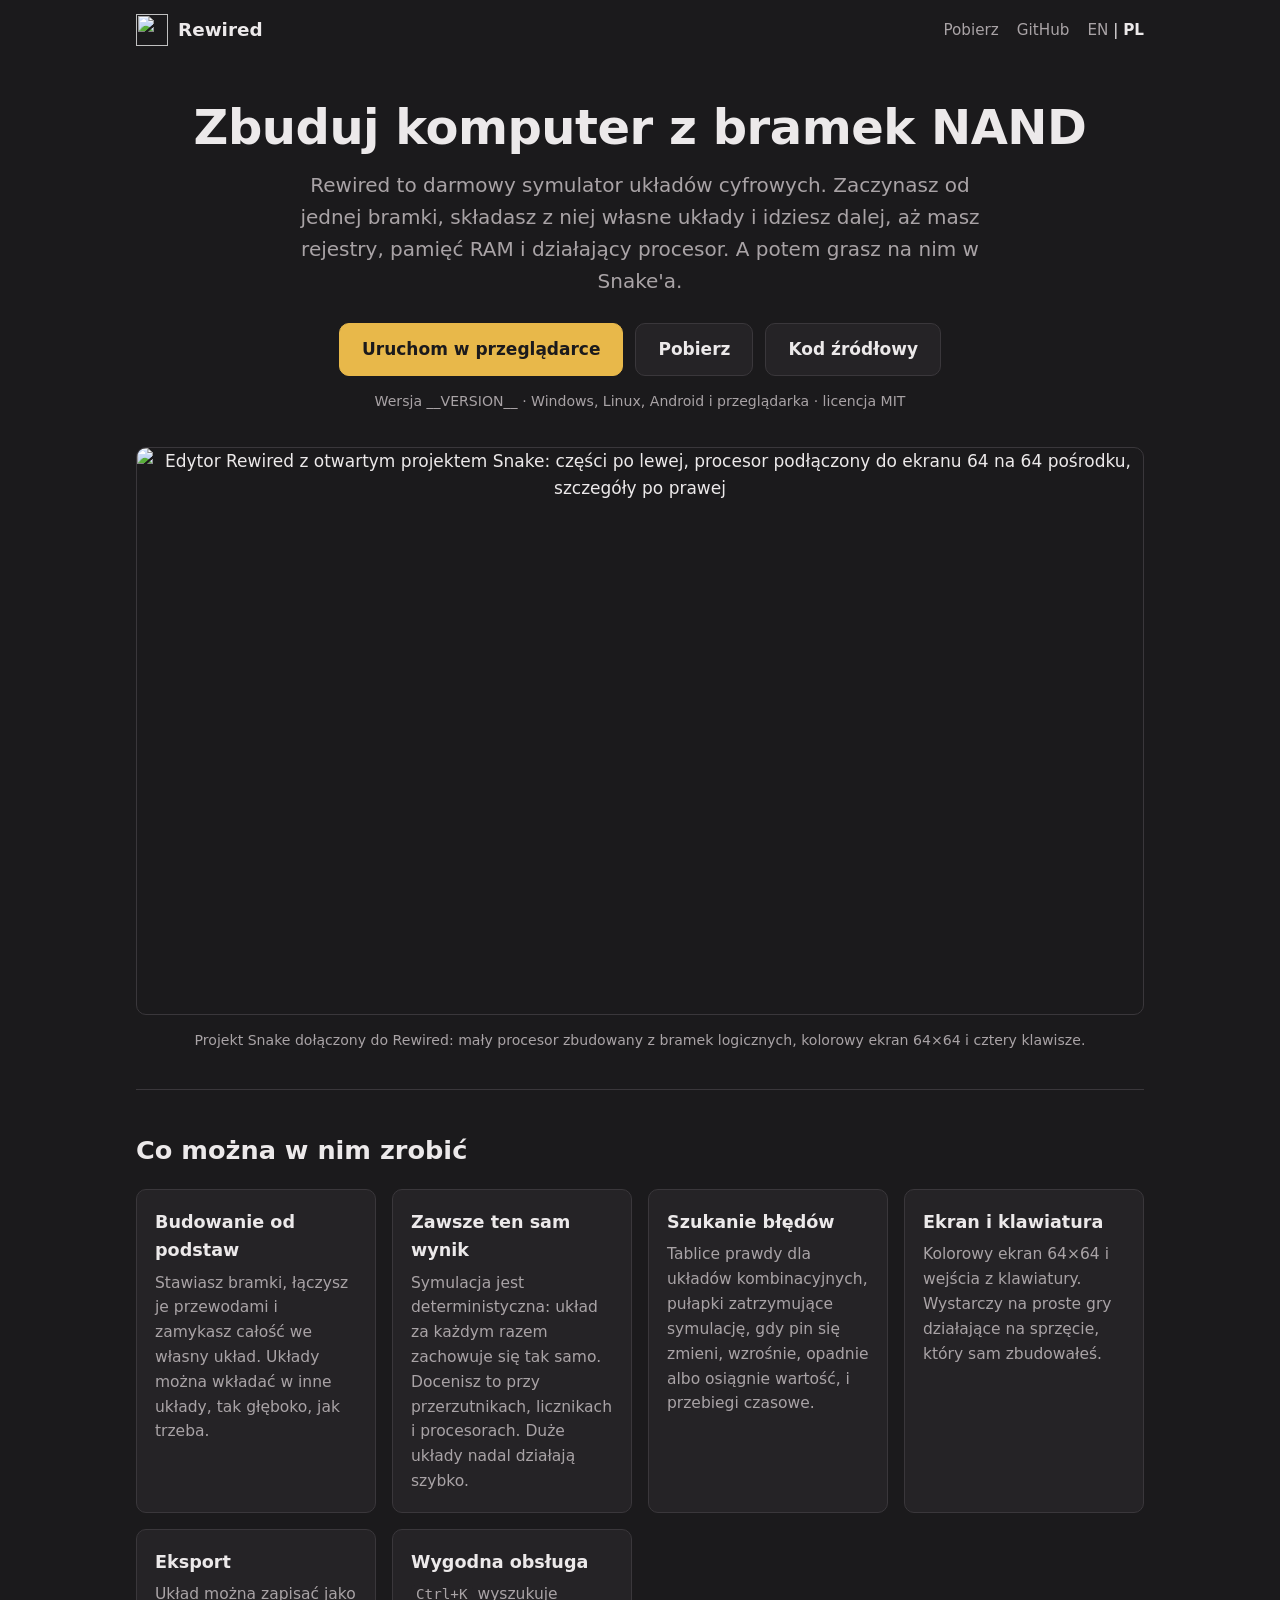
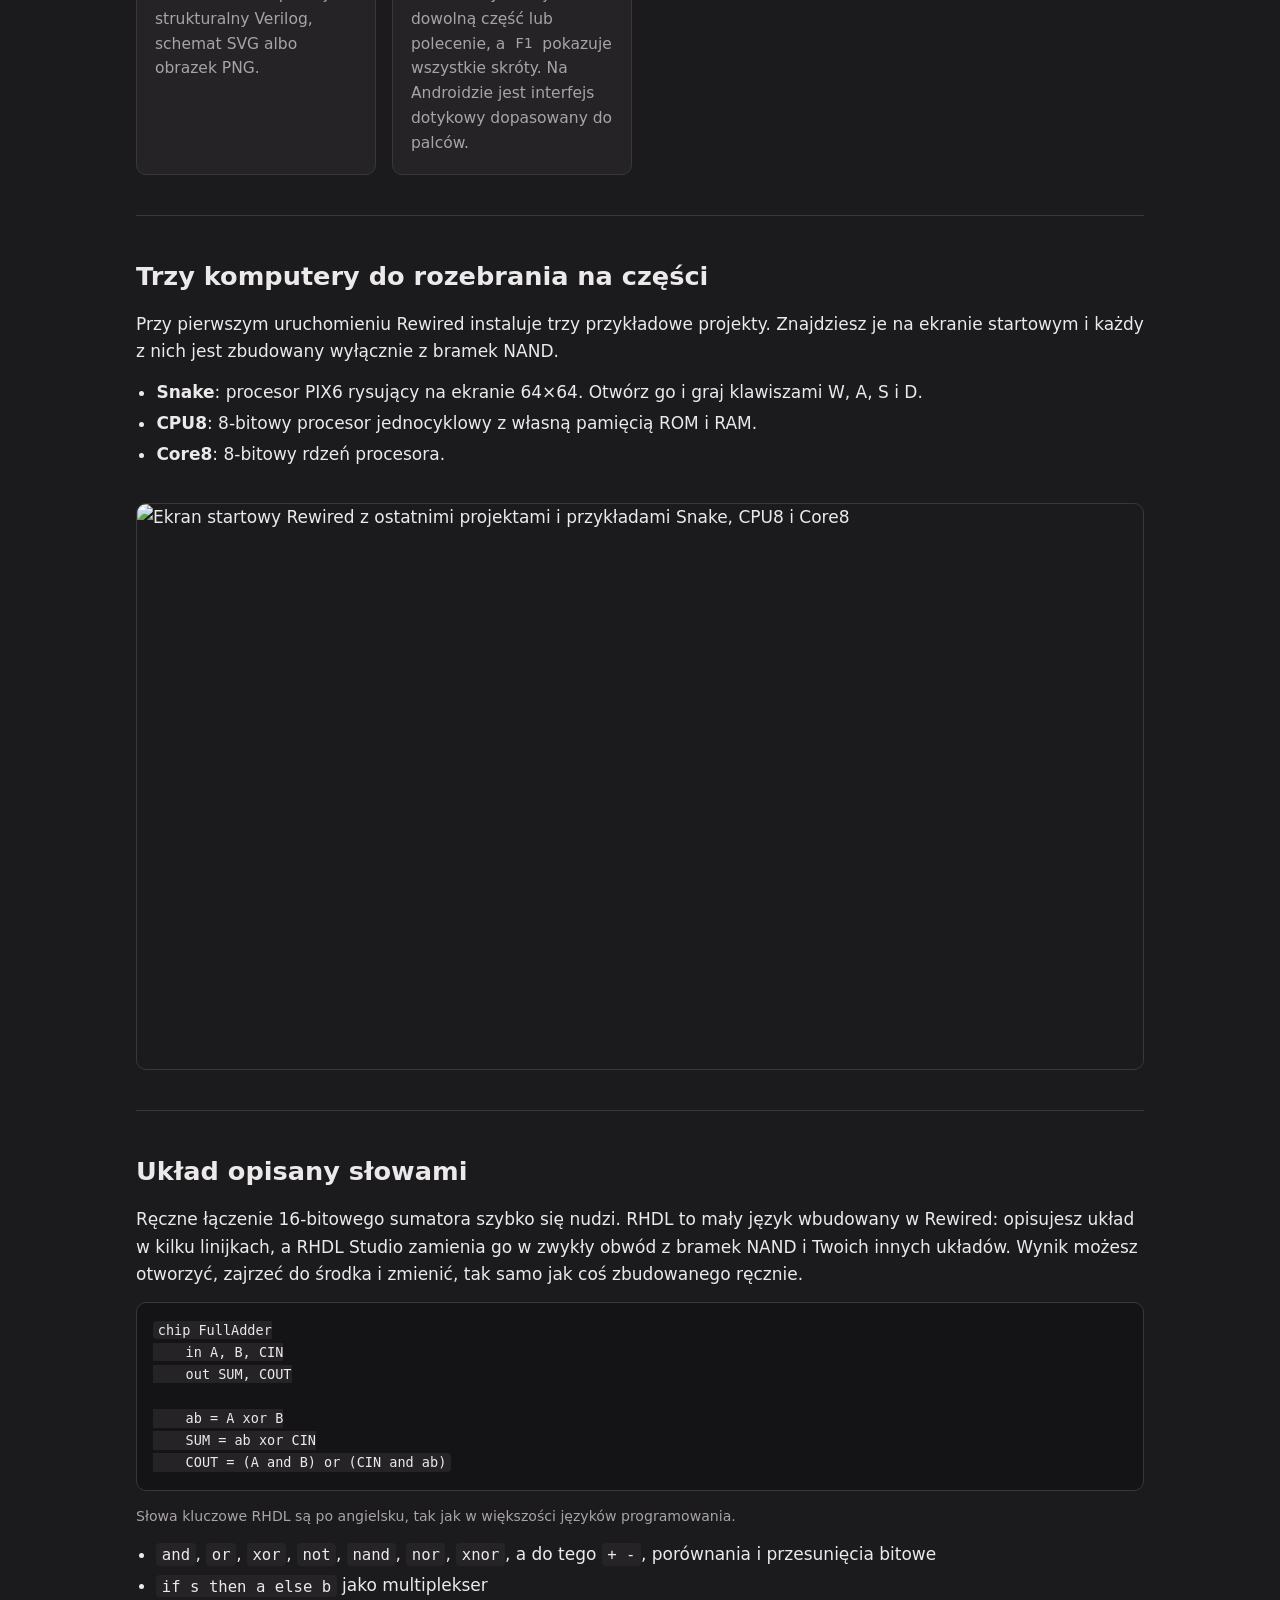
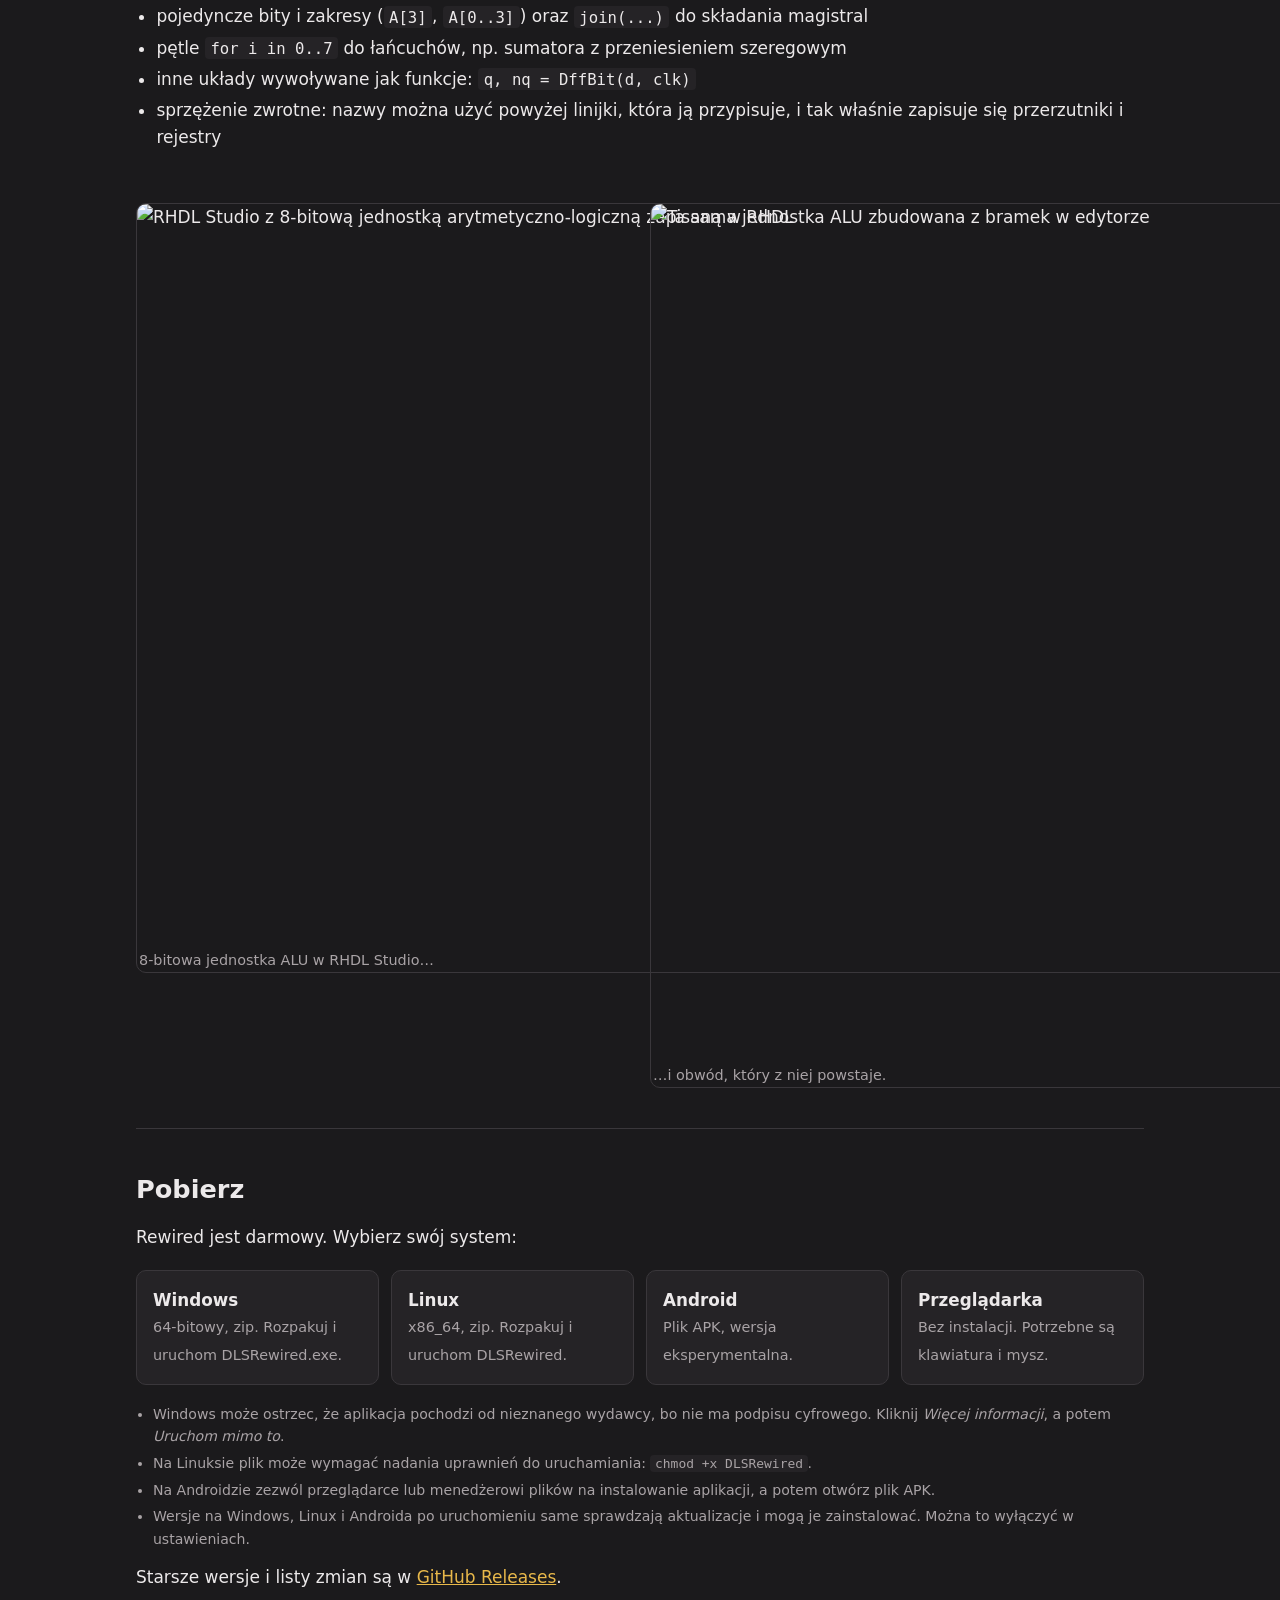
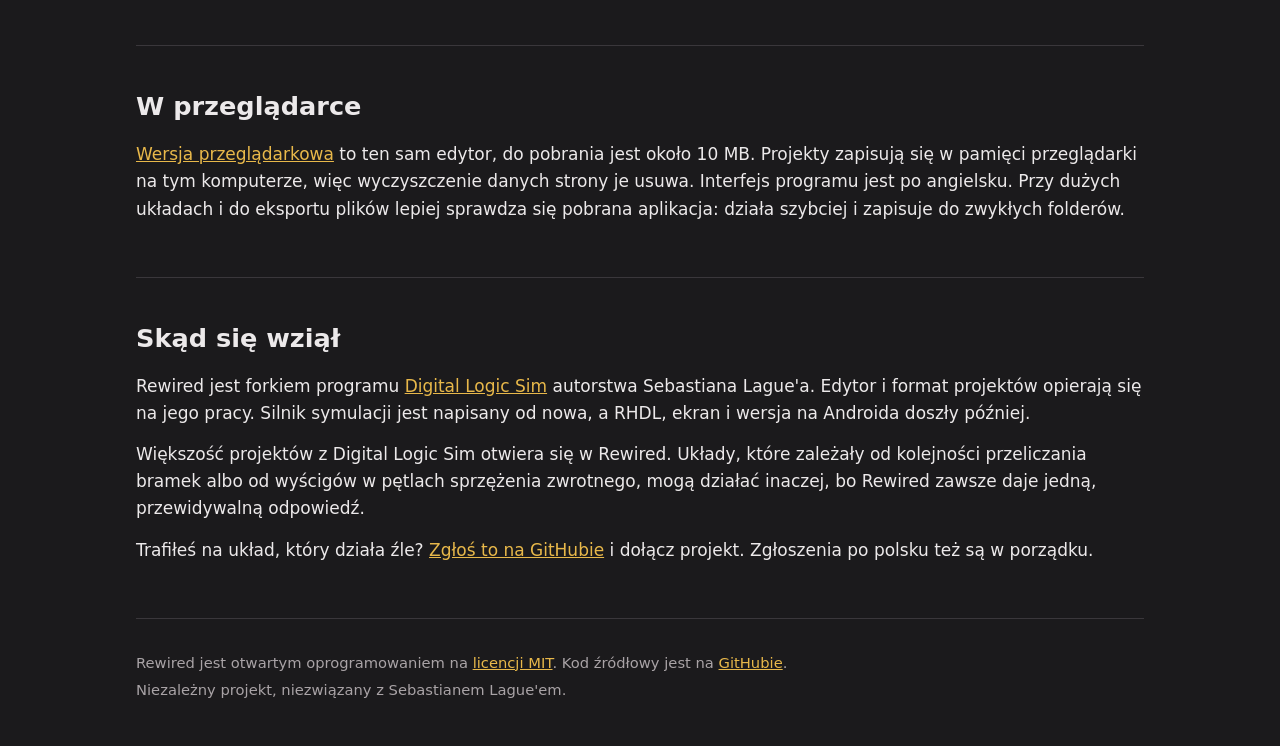
==== site/pl/index.html @ 3108461d "Add a website on GitHub Pages with a playable browser build site/ holds an English and a Polish page" ====
<!doctype html>
<html lang="pl">
<head>
<meta charset="utf-8">
<meta name="viewport" content="width=device-width, initial-scale=1">
<title>Rewired: symulator układów cyfrowych. Zbuduj procesor z bramek NAND</title>
<meta name="description" content="Darmowy symulator bramek logicznych i układów cyfrowych na Windows, Linux, Androida i do przeglądarki. Zbuduj z bramek NAND sumator, pamięć RAM i cały procesor, a potem zagraj na nim w Snake'a.">
<link rel="canonical" href="https://patyczak232323.github.io/Rewired/pl/">
<link rel="alternate" hreflang="en" href="https://patyczak232323.github.io/Rewired/">
<link rel="alternate" hreflang="pl" href="https://patyczak232323.github.io/Rewired/pl/">
<link rel="alternate" hreflang="x-default" href="https://patyczak232323.github.io/Rewired/">
<link rel="icon" type="image/png" href="../images/logo.png">
<link rel="stylesheet" href="../style.css">
<meta name="theme-color" content="#1b1a1c">
<meta property="og:type" content="website">
<meta property="og:site_name" content="Rewired">
<meta property="og:title" content="Rewired: zbuduj procesor z bramek NAND">
<meta property="og:description" content="Darmowy symulator układów cyfrowych. Zbuduj bramki, pamięć i cały procesor, a potem zagraj na nim w Snake'a. Windows, Linux, Android i przeglądarka.">
<meta property="og:url" content="https://patyczak232323.github.io/Rewired/pl/">
<meta property="og:image" content="https://patyczak232323.github.io/Rewired/images/snake-pix6.png">
<meta property="og:image:width" content="1600">
<meta property="og:image:height" content="900">
<meta property="og:locale" content="pl_PL">
<meta property="og:locale:alternate" content="en_GB">
<meta name="twitter:card" content="summary_large_image">
<script type="application/ld+json">
{
	"@context": "https://schema.org",
	"@type": "SoftwareApplication",
	"name": "Rewired",
	"description": "Darmowy symulator układów cyfrowych. Zbuduj z bramek NAND sumator, pamięć RAM i cały procesor.",
	"inLanguage": "pl",
	"applicationCategory": "EducationalApplication",
	"operatingSystem": "Windows, Linux, Android, przeglądarka",
	"softwareVersion": "__VERSION__",
	"url": "https://patyczak232323.github.io/Rewired/pl/",
	"downloadUrl": "https://github.com/patyczak232323/Rewired/releases/latest",
	"image": "https://patyczak232323.github.io/Rewired/images/snake-pix6.png",
	"license": "https://opensource.org/licenses/MIT",
	"isAccessibleForFree": true,
	"offers": { "@type": "Offer", "price": "0", "priceCurrency": "PLN" }
}
</script>
</head>
<body>

<div class="wrap">
	<header class="top">
		<a class="brand" href="./"><img src="../images/logo.png" alt="" width="32" height="32">Rewired</a>
		<nav>
			<a href="#pobierz">Pobierz</a>
			<a href="https://github.com/patyczak232323/Rewired">GitHub</a>
			<span class="lang"><a href="../" data-lang="en" lang="en">EN</a> | <a href="./" aria-current="true" data-lang="pl" lang="pl">PL</a></span>
		</nav>
	</header>

	<main>
		<div class="hero">
			<h1>Zbuduj komputer z bramek NAND</h1>
			<p class="lead">Rewired to darmowy symulator układów cyfrowych. Zaczynasz od jednej bramki, składasz z niej własne układy i idziesz dalej, aż masz rejestry, pamięć RAM i działający procesor. A potem grasz na nim w Snake'a.</p>
			<div class="buttons">
				<a class="btn primary" href="../play/">Uruchom w przeglądarce</a>
				<a class="btn" href="#pobierz">Pobierz</a>
				<a class="btn" href="https://github.com/patyczak232323/Rewired">Kod źródłowy</a>
			</div>
			<p class="small">Wersja __VERSION__ · Windows, Linux, Android i przeglądarka · licencja MIT</p>

			<figure class="shot">
				<img src="../images/snake-pix6.png" width="1600" height="900" alt="Edytor Rewired z otwartym projektem Snake: części po lewej, procesor podłączony do ekranu 64 na 64 pośrodku, szczegóły po prawej">
			</figure>
			<p class="small">Projekt Snake dołączony do Rewired: mały procesor zbudowany z bramek logicznych, kolorowy ekran 64×64 i cztery klawisze.</p>
		</div>

		<section>
			<h2>Co można w nim zrobić</h2>
			<div class="grid">
				<div class="card">
					<h3>Budowanie od podstaw</h3>
					<p>Stawiasz bramki, łączysz je przewodami i zamykasz całość we własny układ. Układy można wkładać w inne układy, tak głęboko, jak trzeba.</p>
				</div>
				<div class="card">
					<h3>Zawsze ten sam wynik</h3>
					<p>Symulacja jest deterministyczna: układ za każdym razem zachowuje się tak samo. Docenisz to przy przerzutnikach, licznikach i procesorach. Duże układy nadal działają szybko.</p>
				</div>
				<div class="card">
					<h3>Szukanie błędów</h3>
					<p>Tablice prawdy dla układów kombinacyjnych, pułapki zatrzymujące symulację, gdy pin się zmieni, wzrośnie, opadnie albo osiągnie wartość, i przebiegi czasowe.</p>
				</div>
				<div class="card">
					<h3>Ekran i klawiatura</h3>
					<p>Kolorowy ekran 64×64 i wejścia z klawiatury. Wystarczy na proste gry działające na sprzęcie, który sam zbudowałeś.</p>
				</div>
				<div class="card">
					<h3>Eksport</h3>
					<p>Układ można zapisać jako strukturalny Verilog, schemat SVG albo obrazek PNG.</p>
				</div>
				<div class="card">
					<h3>Wygodna obsługa</h3>
					<p><code>Ctrl+K</code> wyszukuje dowolną część lub polecenie, a <code>F1</code> pokazuje wszystkie skróty. Na Androidzie jest interfejs dotykowy dopasowany do palców.</p>
				</div>
			</div>
		</section>

		<section>
			<h2>Trzy komputery do rozebrania na części</h2>
			<p>Przy pierwszym uruchomieniu Rewired instaluje trzy przykładowe projekty. Znajdziesz je na ekranie startowym i każdy z nich jest zbudowany wyłącznie z bramek NAND.</p>
			<ul class="plain">
				<li><strong>Snake</strong>: procesor PIX6 rysujący na ekranie 64×64. Otwórz go i graj klawiszami W, A, S i D.</li>
				<li><strong>CPU8</strong>: 8-bitowy procesor jednocyklowy z własną pamięcią ROM i RAM.</li>
				<li><strong>Core8</strong>: 8-bitowy rdzeń procesora.</li>
			</ul>
			<figure class="shot">
				<img src="../images/main-menu.png" width="1600" height="900" alt="Ekran startowy Rewired z ostatnimi projektami i przykładami Snake, CPU8 i Core8" loading="lazy">
			</figure>
		</section>

		<section>
			<h2>Układ opisany słowami</h2>
			<p>Ręczne łączenie 16-bitowego sumatora szybko się nudzi. RHDL to mały język wbudowany w Rewired: opisujesz układ w kilku linijkach, a RHDL Studio zamienia go w zwykły obwód z bramek NAND i Twoich innych układów. Wynik możesz otworzyć, zajrzeć do środka i zmienić, tak samo jak coś zbudowanego ręcznie.</p>
<pre><code>chip FullAdder
    in A, B, CIN
    out SUM, COUT

    ab = A xor B
    SUM = ab xor CIN
    COUT = (A and B) or (CIN and ab)</code></pre>
			<p class="small">Słowa kluczowe RHDL są po angielsku, tak jak w większości języków programowania.</p>
			<ul class="plain">
				<li><code>and</code>, <code>or</code>, <code>xor</code>, <code>not</code>, <code>nand</code>, <code>nor</code>, <code>xnor</code>, a do tego <code>+ -</code>, porównania i przesunięcia bitowe</li>
				<li><code>if s then a else b</code> jako multiplekser</li>
				<li>pojedyncze bity i zakresy (<code>A[3]</code>, <code>A[0..3]</code>) oraz <code>join(...)</code> do składania magistral</li>
				<li>pętle <code>for i in 0..7</code> do łańcuchów, np. sumatora z przeniesieniem szeregowym</li>
				<li>inne układy wywoływane jak funkcje: <code>q, nq = DffBit(d, clk)</code></li>
				<li>sprzężenie zwrotne: nazwy można użyć powyżej linijki, która ją przypisuje, i tak właśnie zapisuje się przerzutniki i rejestry</li>
			</ul>
			<div class="split">
				<figure class="shot">
					<img src="../images/rhdl-studio.png" width="1600" height="735" alt="RHDL Studio z 8-bitową jednostką arytmetyczno-logiczną zapisaną w RHDL" loading="lazy">
					<figcaption>8-bitowa jednostka ALU w RHDL Studio…</figcaption>
				</figure>
				<figure class="shot">
					<img src="../images/rhdl-generated-alu.png" width="1600" height="850" alt="Ta sama jednostka ALU zbudowana z bramek w edytorze" loading="lazy">
					<figcaption>…i obwód, który z niej powstaje.</figcaption>
				</figure>
			</div>
		</section>

		<section id="pobierz">
			<h2>Pobierz</h2>
			<p>Rewired jest darmowy. Wybierz swój system:</p>
			<div class="downloads">
				<a class="dl" href="https://github.com/patyczak232323/Rewired/releases/latest/download/DLSRewired-Windows-x64.zip">
					<strong>Windows</strong>
					<span>64-bitowy, zip. Rozpakuj i uruchom DLSRewired.exe.</span>
				</a>
				<a class="dl" href="https://github.com/patyczak232323/Rewired/releases/latest/download/DLSRewired-Linux-x86_64.zip">
					<strong>Linux</strong>
					<span>x86_64, zip. Rozpakuj i uruchom DLSRewired.</span>
				</a>
				<a class="dl" href="https://github.com/patyczak232323/Rewired/releases/latest/download/DLSRewired-Android-arm64.apk">
					<strong>Android</strong>
					<span>Plik APK, wersja eksperymentalna.</span>
				</a>
				<a class="dl" href="../play/">
					<strong>Przeglądarka</strong>
					<span>Bez instalacji. Potrzebne są klawiatura i mysz.</span>
				</a>
			</div>
			<ul class="plain small">
				<li>Windows może ostrzec, że aplikacja pochodzi od nieznanego wydawcy, bo nie ma podpisu cyfrowego. Kliknij <em>Więcej informacji</em>, a potem <em>Uruchom mimo to</em>.</li>
				<li>Na Linuksie plik może wymagać nadania uprawnień do uruchamiania: <code>chmod +x DLSRewired</code>.</li>
				<li>Na Androidzie zezwól przeglądarce lub menedżerowi plików na instalowanie aplikacji, a potem otwórz plik APK.</li>
				<li>Wersje na Windows, Linux i Androida po uruchomieniu same sprawdzają aktualizacje i mogą je zainstalować. Można to wyłączyć w ustawieniach.</li>
			</ul>
			<p>Starsze wersje i listy zmian są w <a href="https://github.com/patyczak232323/Rewired/releases">GitHub Releases</a>.</p>
		</section>

		<section>
			<h2>W przeglądarce</h2>
			<p><a href="../play/">Wersja przeglądarkowa</a> to ten sam edytor, do pobrania jest około 10&nbsp;MB. Projekty zapisują się w pamięci przeglądarki na tym komputerze, więc wyczyszczenie danych strony je usuwa. Interfejs programu jest po angielsku. Przy dużych układach i do eksportu plików lepiej sprawdza się pobrana aplikacja: działa szybciej i zapisuje do zwykłych folderów.</p>
		</section>

		<section>
			<h2>Skąd się wziął</h2>
			<p>Rewired jest forkiem programu <a href="https://github.com/SebLague/Digital-Logic-Sim">Digital Logic Sim</a> autorstwa Sebastiana Lague'a. Edytor i format projektów opierają się na jego pracy. Silnik symulacji jest napisany od nowa, a RHDL, ekran i wersja na Androida doszły później.</p>
			<p>Większość projektów z Digital Logic Sim otwiera się w Rewired. Układy, które zależały od kolejności przeliczania bramek albo od wyścigów w pętlach sprzężenia zwrotnego, mogą działać inaczej, bo Rewired zawsze daje jedną, przewidywalną odpowiedź.</p>
			<p>Trafiłeś na układ, który działa źle? <a href="https://github.com/patyczak232323/Rewired/issues">Zgłoś to na GitHubie</a> i dołącz projekt. Zgłoszenia po polsku też są w porządku.</p>
		</section>
	</main>

	<footer>
		<p>Rewired jest otwartym oprogramowaniem na <a href="https://github.com/patyczak232323/Rewired/blob/main/LICENSE">licencji MIT</a>. Kod źródłowy jest na <a href="https://github.com/patyczak232323/Rewired">GitHubie</a>.</p>
		<p>Niezależny projekt, niezwiązany z Sebastianem Lague'em.</p>
	</footer>
</div>

<script>
	// Zapamiętaj język wybrany przełącznikiem na górze strony.
	document.querySelectorAll("[data-lang]").forEach(function (a) {
		a.addEventListener("click", function () {
			try { localStorage.setItem("rewired-lang", a.getAttribute("data-lang")); } catch (e) { }
		});
	});
</script>
</body>
</html>
---- site/style.css ----
:root {
	--bg: #1b1a1c;
	--bg-raised: #252326;
	--line: #3a373b;
	--text: #ece9ea;
	--text-dim: #a9a3a6;
	--accent: #e8b84a;
	--wire-red: #d84a4a;
	--wire-blue: #3f7fe0;
	--radius: 10px;
	--max: 1040px;
	color-scheme: dark;
}

* { box-sizing: border-box; }

html { -webkit-text-size-adjust: 100%; }

body {
	margin: 0;
	background: var(--bg);
	color: var(--text);
	font: 17px/1.6 system-ui, -apple-system, "Segoe UI", Roboto, Ubuntu, sans-serif;
}

a { color: var(--accent); }
a:hover { text-decoration-thickness: 2px; }

img { max-width: 100%; height: auto; display: block; }

code, pre { font-family: ui-monospace, "Cascadia Mono", "DejaVu Sans Mono", Consolas, monospace; }
code { font-size: 0.92em; background: var(--bg-raised); padding: 0.1em 0.35em; border-radius: 4px; }

.wrap { max-width: var(--max); margin: 0 auto; padding: 0 16px; }

/* Top bar */
.top {
	display: flex;
	align-items: center;
	justify-content: space-between;
	gap: 16px;
	padding: 14px 0;
}
.brand {
	display: flex;
	align-items: center;
	gap: 10px;
	color: var(--text);
	text-decoration: none;
	font-weight: 700;
	font-size: 1.15rem;
}
.brand img { width: 32px; height: 32px; }
.top nav { display: flex; gap: 18px; align-items: center; font-size: 0.95rem; }
.top nav a { color: var(--text-dim); text-decoration: none; }
.top nav a:hover { color: var(--text); }
.lang a[aria-current="true"] { color: var(--text); font-weight: 600; }

/* Hero */
.hero { padding: 40px 0 24px; text-align: center; }
.hero h1 {
	font-size: clamp(1.9rem, 5vw, 3rem);
	line-height: 1.15;
	margin: 0 0 14px;
	letter-spacing: -0.01em;
}
.hero p.lead {
	font-size: clamp(1.05rem, 2.4vw, 1.25rem);
	color: var(--text-dim);
	max-width: 680px;
	margin: 0 auto 26px;
}
.buttons { display: flex; flex-wrap: wrap; gap: 12px; justify-content: center; }
.btn {
	display: inline-block;
	padding: 12px 22px;
	border-radius: var(--radius);
	font-weight: 600;
	text-decoration: none;
	border: 1px solid var(--line);
	color: var(--text);
	background: var(--bg-raised);
}
.btn:hover { border-color: var(--text-dim); }
.btn.primary { background: var(--accent); border-color: var(--accent); color: #1b1a1c; }
.btn.primary:hover { filter: brightness(1.08); }
.small { font-size: 0.88rem; color: var(--text-dim); }
.hero .small { margin-top: 14px; }

.shot {
	margin: 34px auto 0;
	border-radius: var(--radius);
	border: 1px solid var(--line);
	overflow: hidden;
}
figure { margin: 0; }
figcaption { font-size: 0.9rem; color: var(--text-dim); padding: 10px 2px 0; }

/* Sections */
section { padding: 40px 0; border-top: 1px solid var(--line); }
section h2 { font-size: 1.6rem; margin: 0 0 14px; }
section h3 { font-size: 1.1rem; margin: 0 0 6px; }
section p { margin: 0 0 14px; }

.grid {
	display: grid;
	grid-template-columns: repeat(auto-fit, minmax(240px, 1fr));
	gap: 16px;
	margin-top: 18px;
}
.card {
	background: var(--bg-raised);
	border: 1px solid var(--line);
	border-radius: var(--radius);
	padding: 18px;
}
.card p { margin: 0; color: var(--text-dim); font-size: 0.97rem; }

.split {
	display: grid;
	grid-template-columns: 1fr 1fr;
	gap: 20px;
	align-items: start;
	margin-top: 18px;
}
@media (max-width: 760px) { .split { grid-template-columns: 1fr; } }

pre {
	background: #141315;
	border: 1px solid var(--line);
	border-radius: var(--radius);
	padding: 16px;
	overflow-x: auto;
	font-size: 0.92rem;
	line-height: 1.5;
	margin: 0 0 14px;
}

ul.plain { padding-left: 1.2em; margin: 0 0 14px; }
ul.plain li { margin: 4px 0; }

/* Downloads */
.downloads {
	display: grid;
	grid-template-columns: repeat(auto-fit, minmax(220px, 1fr));
	gap: 12px;
	margin: 18px 0;
}
.dl {
	display: block;
	padding: 16px;
	border-radius: var(--radius);
	background: var(--bg-raised);
	border: 1px solid var(--line);
	color: var(--text);
	text-decoration: none;
}
.dl:hover { border-color: var(--accent); }
.dl strong { display: block; font-size: 1.05rem; }
.dl span { color: var(--text-dim); font-size: 0.9rem; }

footer { border-top: 1px solid var(--line); padding: 28px 0 40px; color: var(--text-dim); font-size: 0.92rem; }
footer p { margin: 4px 0; }

@media (max-width: 560px) {
	.top { flex-wrap: wrap; }
	.top nav { gap: 14px; flex-wrap: wrap; }
	.hero { padding-top: 24px; }
	.btn { width: 100%; text-align: center; }
}
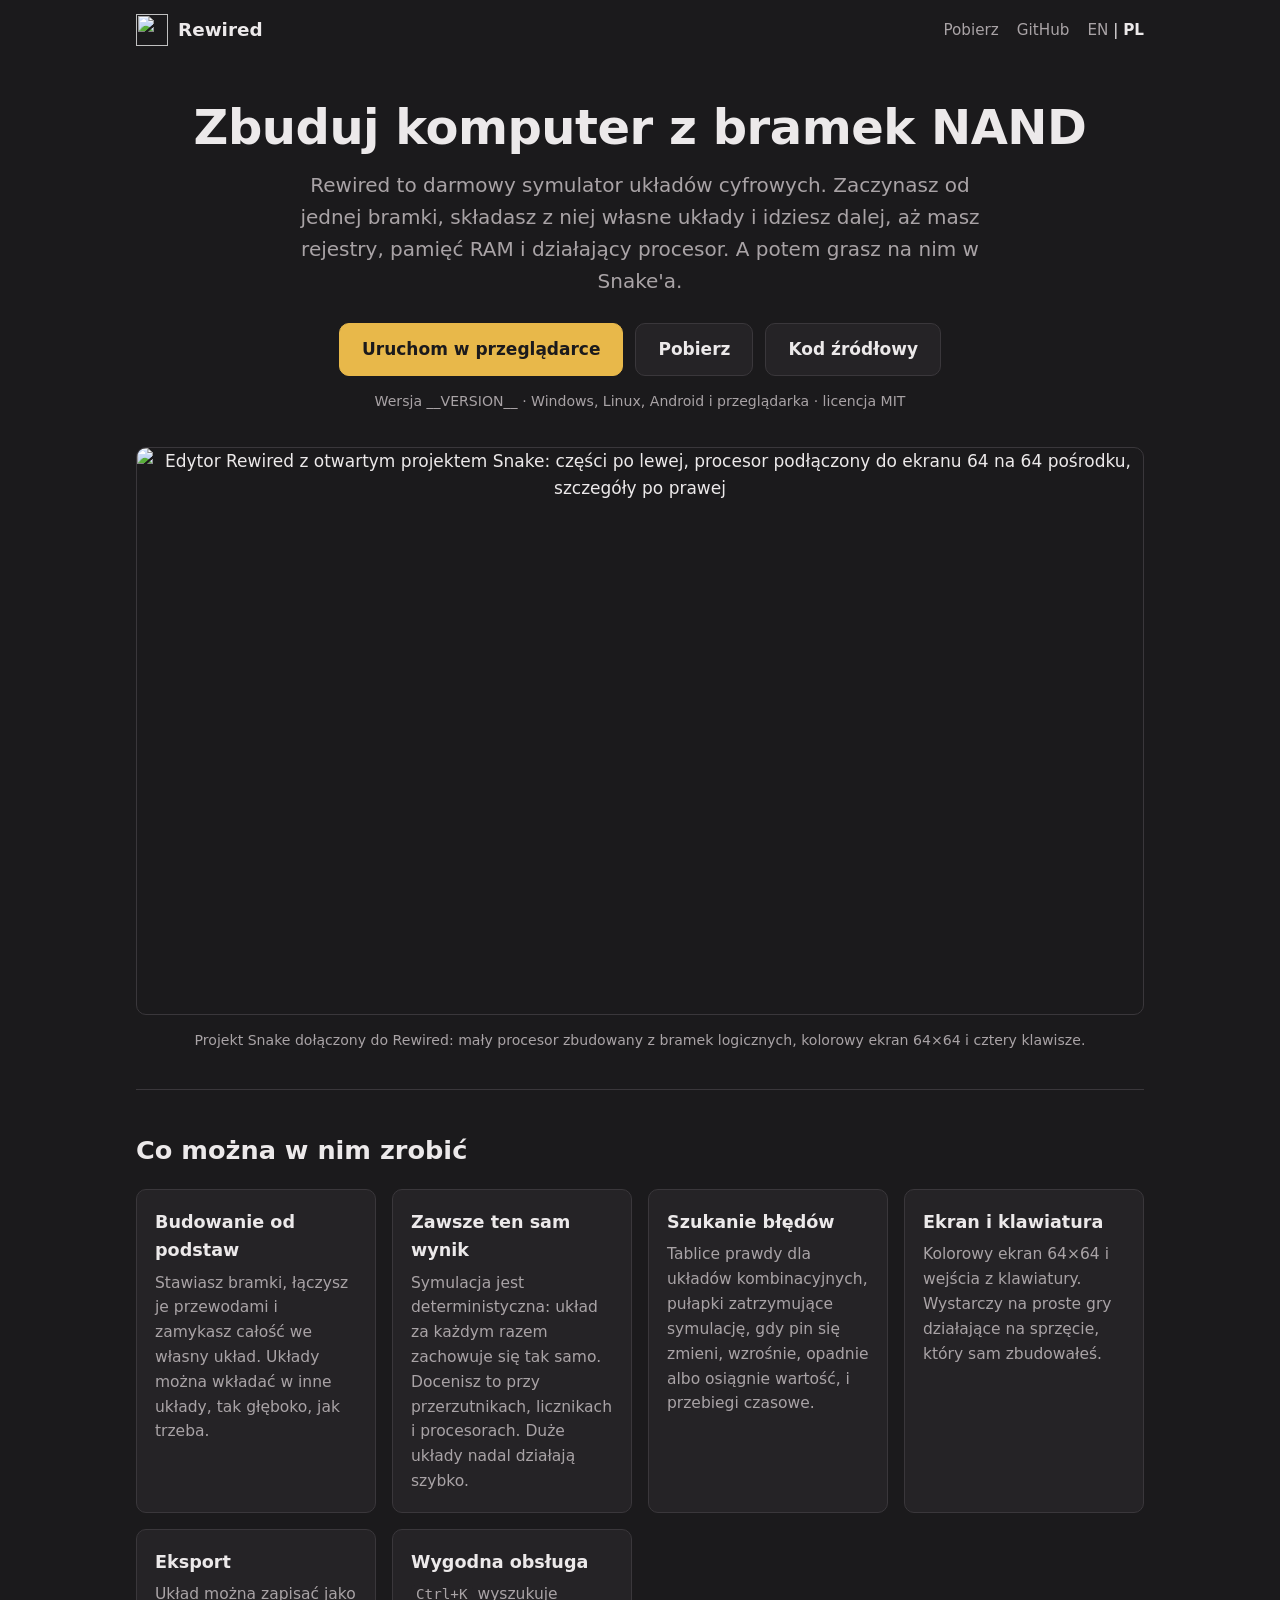
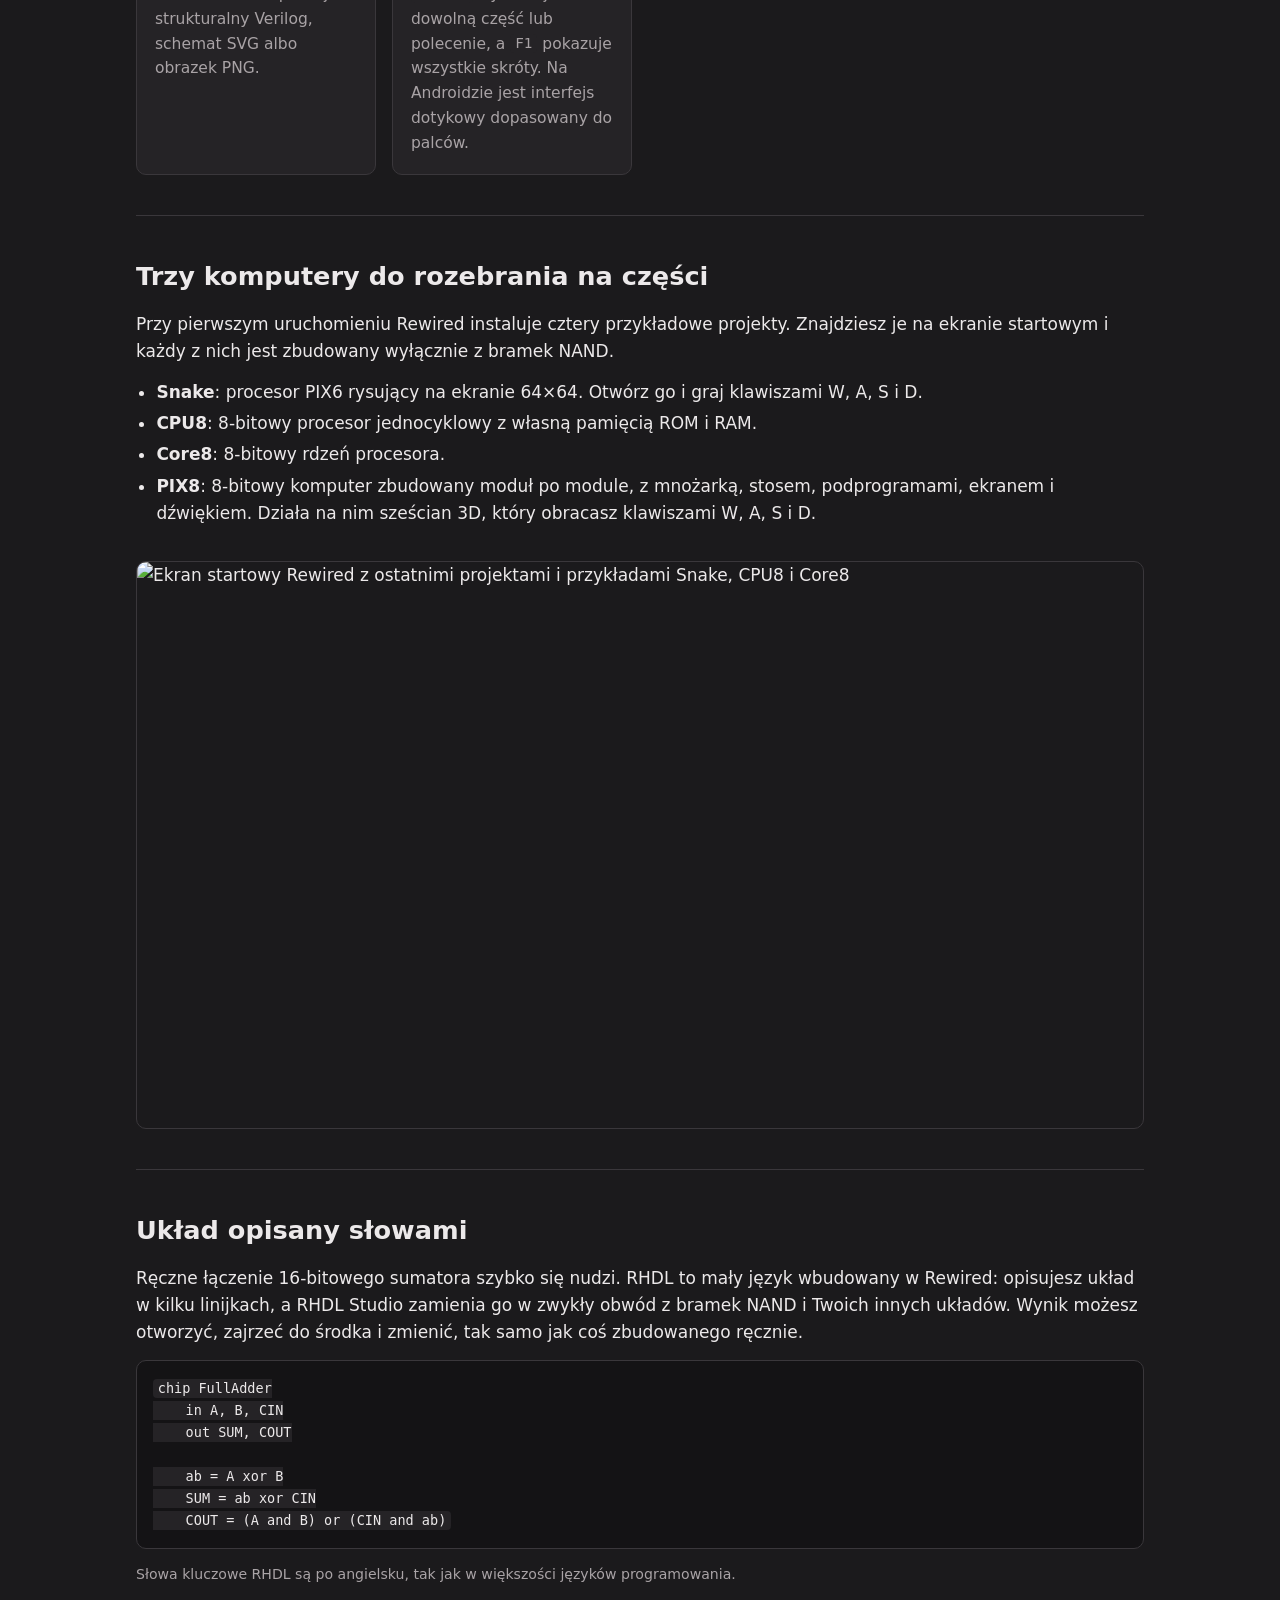
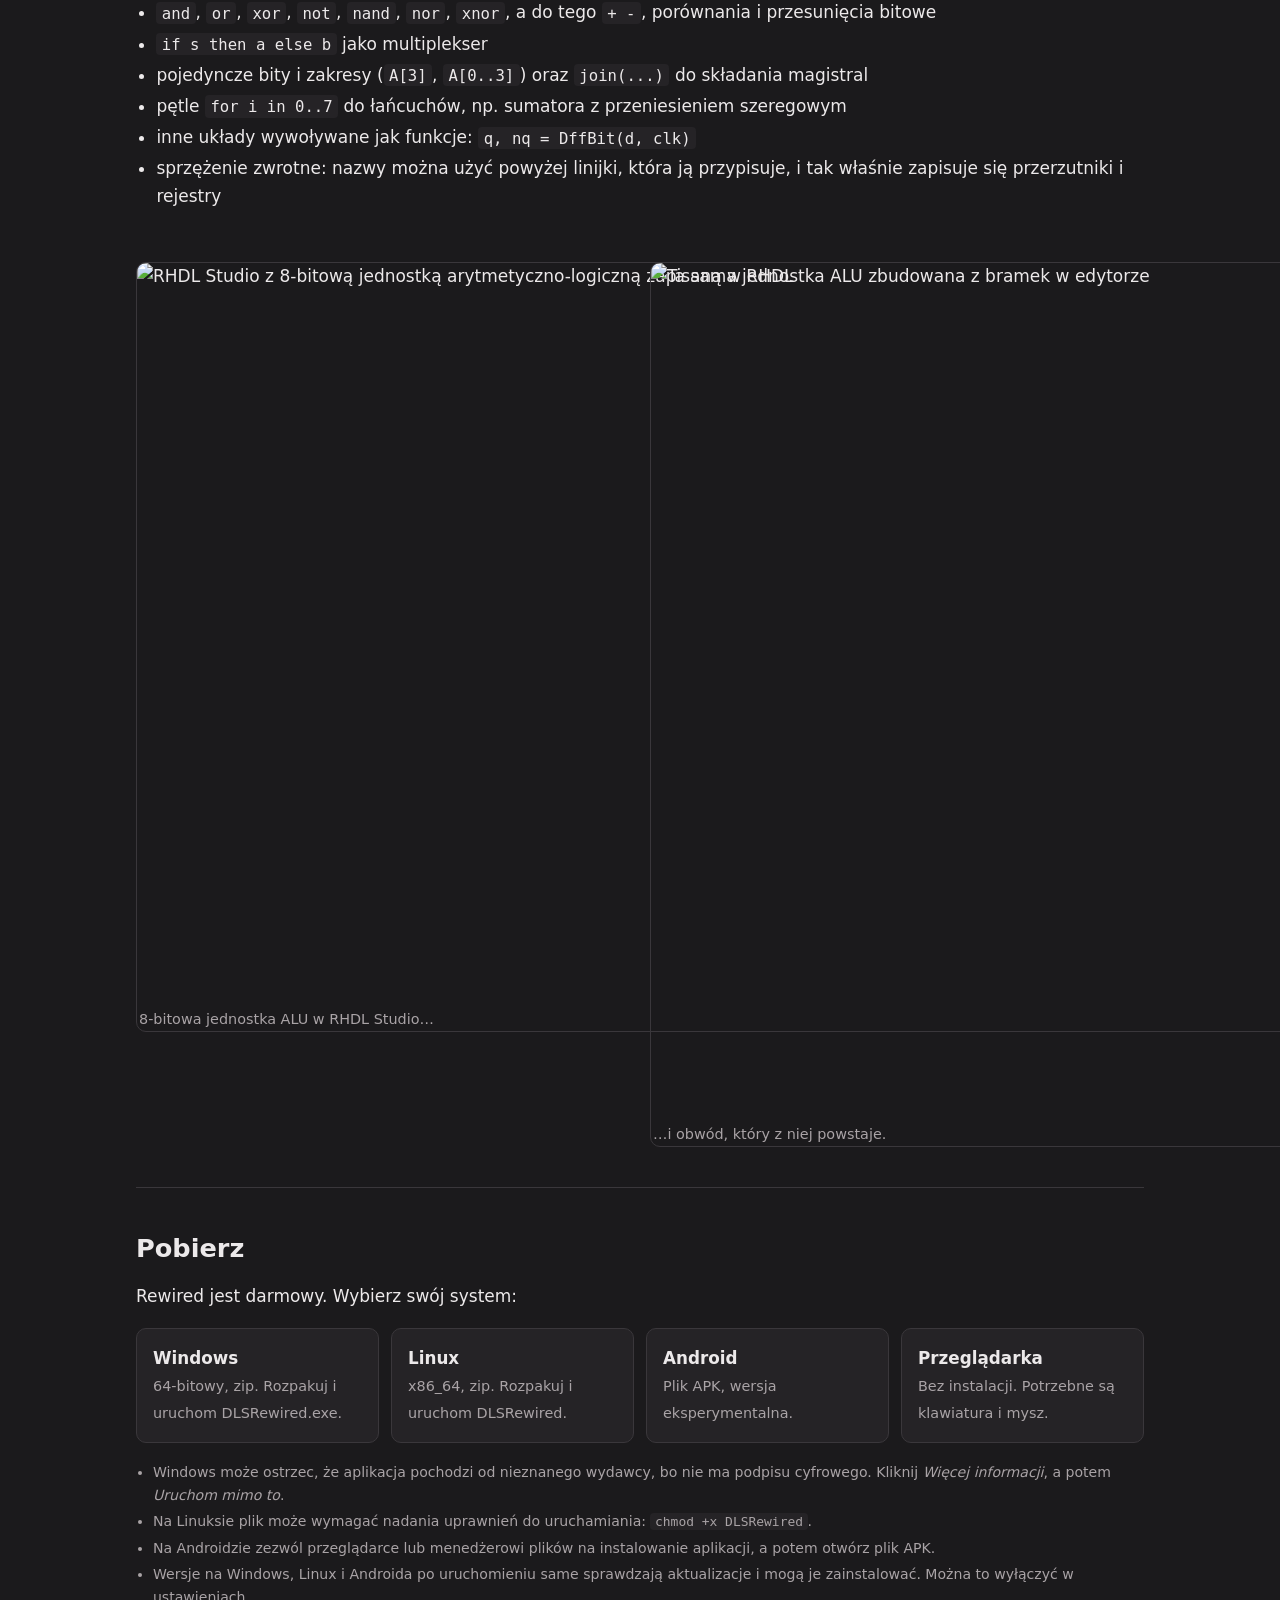
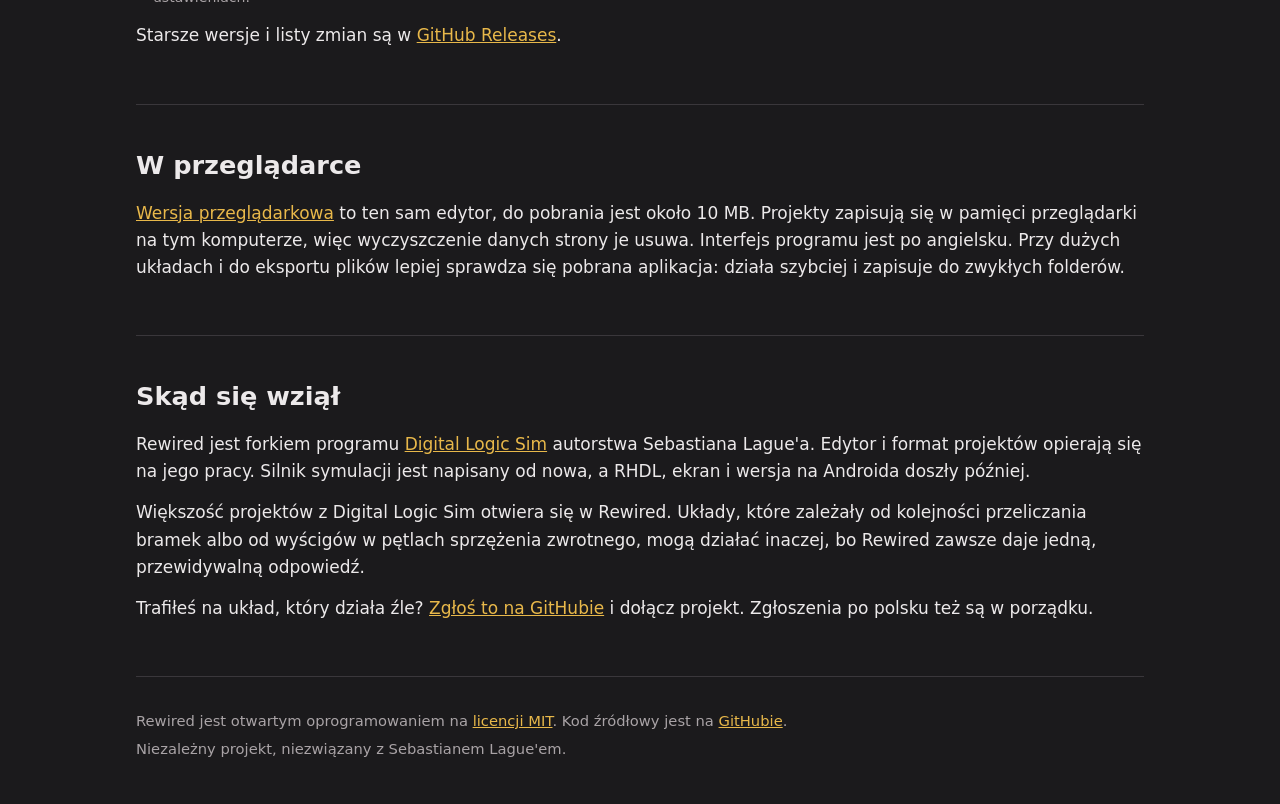
==== commit 55ed150a: "Add PIX8: an 8-bit computer built part by part, with a 3D cube demo PIX8 is a new example project: a" ====
--- a/site/pl/index.html
+++ b/site/pl/index.html
@@ -103,11 +103,12 @@
 
 		<section>
 			<h2>Trzy komputery do rozebrania na części</h2>
-			<p>Przy pierwszym uruchomieniu Rewired instaluje trzy przykładowe projekty. Znajdziesz je na ekranie startowym i każdy z nich jest zbudowany wyłącznie z bramek NAND.</p>
+			<p>Przy pierwszym uruchomieniu Rewired instaluje cztery przykładowe projekty. Znajdziesz je na ekranie startowym i każdy z nich jest zbudowany wyłącznie z bramek NAND.</p>
 			<ul class="plain">
 				<li><strong>Snake</strong>: procesor PIX6 rysujący na ekranie 64×64. Otwórz go i graj klawiszami W, A, S i D.</li>
 				<li><strong>CPU8</strong>: 8-bitowy procesor jednocyklowy z własną pamięcią ROM i RAM.</li>
 				<li><strong>Core8</strong>: 8-bitowy rdzeń procesora.</li>
+				<li><strong>PIX8</strong>: 8-bitowy komputer zbudowany moduł po module, z mnożarką, stosem, podprogramami, ekranem i dźwiękiem. Działa na nim sześcian 3D, który obracasz klawiszami W, A, S i D.</li>
 			</ul>
 			<figure class="shot">
 				<img src="../images/main-menu.png" width="1600" height="900" alt="Ekran startowy Rewired z ostatnimi projektami i przykładami Snake, CPU8 i Core8" loading="lazy">
